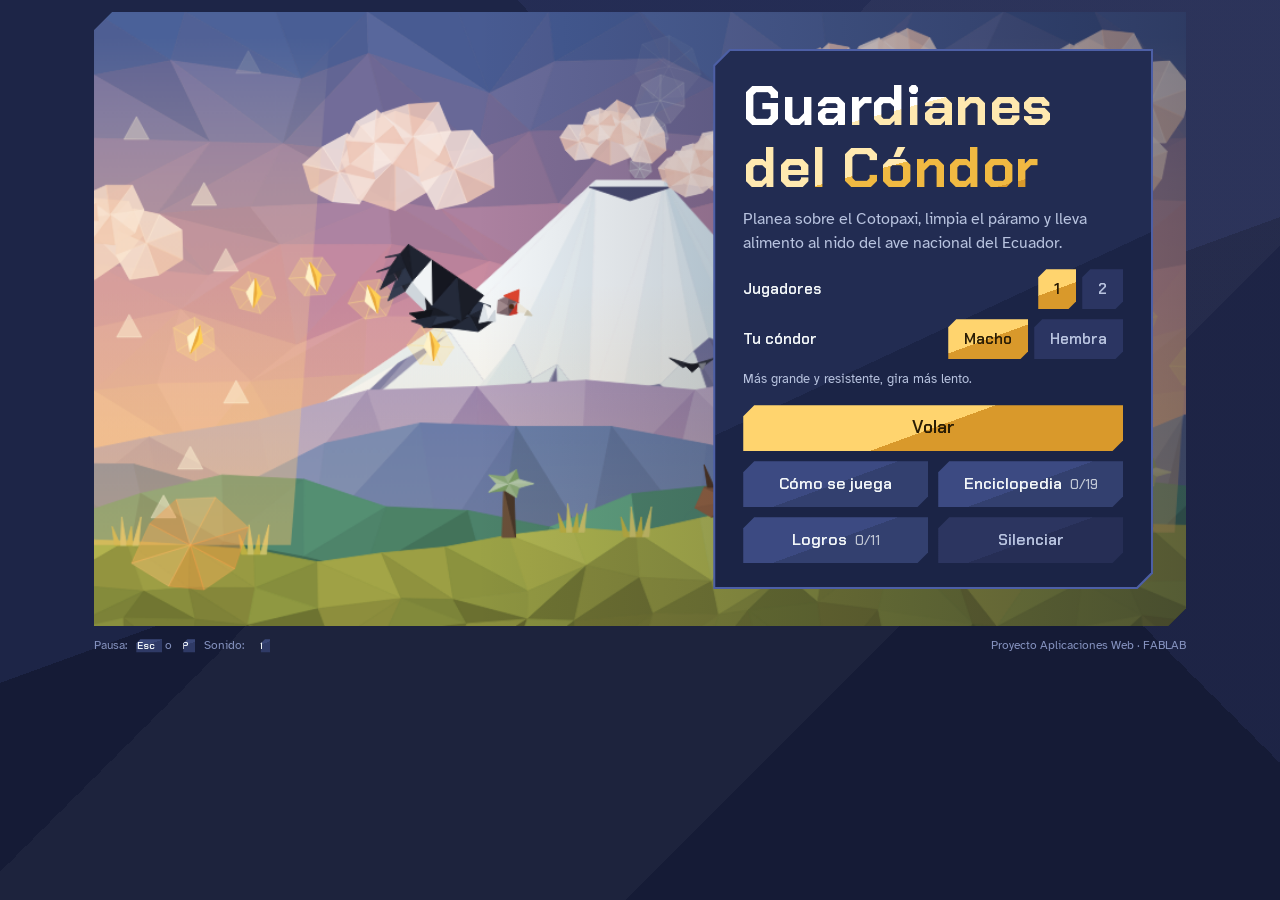
==== static/index.html @ 7c4deee8 "Nueva Versión" ====
<!DOCTYPE html>
<html lang="es">
<head>
<meta charset="utf-8">
<meta name="viewport" content="width=device-width, initial-scale=1, viewport-fit=cover">
<meta name="theme-color" content="#1b2340">
<title>Guardianes del Cóndor · Cumbres Low-Poly</title>
<link rel="preconnect" href="https://fonts.googleapis.com">
<link rel="preconnect" href="https://fonts.gstatic.com" crossorigin>
<link rel="stylesheet" href="https://fonts.googleapis.com/css2?family=Chakra+Petch:wght@500;600;700&family=Atkinson+Hyperlegible:wght@400;700&display=swap">
<link rel="stylesheet" href="css/estilos.css">
</head>
<body>
<div class="app">

  <header class="hud oculto" id="hud" aria-label="Estado del juego">
    <section class="jug" id="hud-j1">
      <div class="jug-cab"><span class="jug-nombre" id="hud-j1-nombre">Cóndor</span><span class="gemas" id="hud-j1-vidas" aria-label="Vidas"></span></div>
      <div class="barra" id="hud-j1-energia" role="progressbar" aria-label="Energía" aria-valuemin="0" aria-valuemax="100" aria-valuenow="100"><i></i></div>
      <div class="vista" id="hud-j1-vista">Vista de cóndor lista</div>
    </section>

    <div class="centro">
      <div class="nivel-nombre" id="hud-nivel">Guardianes del Cóndor</div>
      <div class="ruta" title="Distancia al nido" aria-label="Progreso hacia el nido"><i id="hud-ruta"></i><u class="ruta-aro" title="Aro dorado"></u><b id="hud-ruta-pin"></b></div>
      <div class="cifras">
        <span>Puntos <b id="hud-puntos">0</b></span>
        <span>Altitud <b id="hud-altitud">0</b> m</span>
        <span>Páramo limpio <b id="hud-limpio">0</b>%</span>
        <span class="combo">Planeo <b id="hud-combo">×1</b></span>
        <span>Datos <b id="hud-datos">0</b></span>
      </div>
    </div>

    <section class="jug der" id="hud-j2" hidden>
      <div class="jug-cab"><span class="jug-nombre" id="hud-j2-nombre">Jugador 2</span><span class="gemas" id="hud-j2-vidas" aria-label="Vidas"></span></div>
      <div class="barra" id="hud-j2-energia" role="progressbar" aria-label="Energía jugador 2" aria-valuemin="0" aria-valuemax="100" aria-valuenow="100"><i></i></div>
      <div class="vista" id="hud-j2-vista">Vista de cóndor lista</div>
    </section>
  </header>

  <main class="escenario" id="escenario">
    <canvas id="lienzo" width="960" height="540" role="img" aria-label="Juego: vuela como un cóndor andino sobre el páramo del Cotopaxi"></canvas>
    <div class="avisos">
      <div class="consejo" id="consejo" hidden role="status"></div>
      <div class="toasts" id="toasts" aria-live="polite"></div>
    </div>
    <div class="capa" id="capa"></div>

    <div class="tactil" id="tactil" aria-label="Controles táctiles">
      <div class="grupo">
        <button type="button" data-tecla="ArrowLeft" aria-label="Frenar">◀</button>
        <button type="button" data-tecla="ArrowRight" aria-label="Acelerar">▶</button>
      </div>
      <div class="grupo">
        <button type="button" data-tecla="KeyV" aria-label="Vista de cóndor">◉</button>
        <button type="button" data-tecla="ArrowDown" aria-label="Picada">▼</button>
        <button type="button" class="grande" data-tecla="ArrowUp" aria-label="Aletear">▲</button>
      </div>
    </div>
  </main>

  <p class="girar" aria-hidden="true">Gira el celular en horizontal para jugar mejor.</p>

  <footer class="pie">
    <span>Pausa: <kbd>Esc</kbd> o <kbd>P</kbd> &nbsp; Sonido: <kbd>M</kbd></span>
    <span>Proyecto Aplicaciones Web · FABLAB</span>
  </footer>
</div>

<script src="js/datos.js"></script>
<script src="js/lowpoly.js"></script>
<script src="js/sonido.js"></script>
<script src="js/interfaz.js"></script>
<script src="js/juego.js"></script>
</body>
</html>
---- static/css/estilos.css ----
/* =====================================================================
   Guardianes del Cóndor · Cumbres Low-Poly
   Lenguaje visual: todo está hecho de facetas planas. Los paneles y
   botones tienen esquinas cortadas (chaflán) y fondos de dos tonos con
   un corte diagonal duro, como las caras de una malla 3D.
   Tipografía: Chakra Petch (esquinas cortadas, como el diseño) y
   Atkinson Hyperlegible para los textos largos.
   ===================================================================== */
:root {
  color-scheme: dark;
  --noche: #151b36;
  --faceta-a: #222c52;
  --faceta-b: #1b2446;
  --borde: #4d5fa6;
  --nieve: #f2f6f8;
  --suave: #b8c3df;
  --ocre: #f0b942;
  --ocre-b: #d9992b;
  --cresta: #e2503a;
  --loma: #7fb85d;
  --cielo: #6fa8dc;
  --peligro: #ff6a5a;
  --corte: 16px;
  --display: "Chakra Petch", "Trebuchet MS", system-ui, sans-serif;
  --cuerpo: "Atkinson Hyperlegible", "Segoe UI", Verdana, sans-serif;
  --reserva: 150px;           /* alto que ocupan HUD y pie al calcular el tamaño del juego */
}

* { box-sizing: border-box; }
[hidden] { display: none !important; }
html, body { height: 100%; }
body {
  margin: 0;
  color: var(--nieve);
  font-family: var(--cuerpo);
  font-size: 16px;
  line-height: 1.5;
  background:
    linear-gradient(135deg, transparent 0 40%, rgba(255, 255, 255, .035) 40% 70%, transparent 70%),
    linear-gradient(225deg, rgba(90, 100, 180, .12) 0 35%, transparent 35%),
    linear-gradient(160deg, #1d2547 0 50%, #151b36 50% 100%);
  background-attachment: fixed;
}

.app {
  max-width: 1120px;
  margin: 0 auto;
  padding: 12px max(14px, env(safe-area-inset-right, 0px)) 14px max(14px, env(safe-area-inset-left, 0px));
  display: flex; flex-direction: column; gap: 10px;
}

kbd {
  font-family: var(--display); font-weight: 600; font-size: .82em;
  padding: 1px 7px; color: var(--nieve);
  background: linear-gradient(160deg, #3a4778 0 50%, #2f3a66 50% 100%);
  clip-path: polygon(4px 0, 100% 0, 100% calc(100% - 4px), calc(100% - 4px) 100%, 0 100%, 0 4px);
}
:focus-visible { outline: 3px solid var(--ocre); outline-offset: 2px; }

/* ---------- Superficies facetadas ---------- */
.panel {
  --c: var(--corte);
  position: relative; isolation: isolate;
  background: var(--borde);
  clip-path: polygon(var(--c) 0, 100% 0, 100% calc(100% - var(--c)), calc(100% - var(--c)) 100%, 0 100%, 0 var(--c));
  padding: 26px 30px;
  width: min(100%, 520px);
}
.panel::before {
  content: ""; position: absolute; inset: 2px; z-index: -1;
  background: linear-gradient(155deg, var(--faceta-a) 0 52%, var(--faceta-b) 52% 100%);
  clip-path: polygon(calc(var(--c) - 1px) 0, 100% 0, 100% calc(100% - var(--c) + 1px), calc(100% - var(--c) + 1px) 100%, 0 100%, 0 calc(var(--c) - 1px));
}
.panel.ancho { width: min(100%, 860px); }
h1, h2, h3 { font-family: var(--display); margin: 0; line-height: 1.1; }
h2 { font-size: clamp(1.5rem, 3.4vw, 2rem); font-weight: 700; }
h3 { font-size: 1.05rem; font-weight: 600; color: var(--ocre); margin-bottom: 6px; }
p { margin: 0 0 12px; }
.chico { font-size: .86rem; color: var(--suave); }

/* ---------- Botones ---------- */
.btn {
  --c: 11px;
  font: 600 1rem/1 var(--display); color: var(--nieve); cursor: pointer; border: 0;
  padding: 13px 20px; min-height: 46px;
  background: linear-gradient(160deg, #3c4a82 0 50%, #33406f 50% 100%);
  clip-path: polygon(var(--c) 0, 100% 0, 100% calc(100% - var(--c)), calc(100% - var(--c)) 100%, 0 100%, 0 var(--c));
  transition: filter .15s, transform .15s;
}
.btn:hover:not(:disabled) { filter: brightness(1.2); }
.btn:active:not(:disabled) { transform: translateY(1px); }
.btn small { font-weight: 500; opacity: .75; margin-left: 4px; }
.btn.principal {
  color: #2a1d05;
  background: linear-gradient(160deg, #ffd46e 0 50%, var(--ocre-b) 50% 100%);
  font-size: 1.12rem;
}
.btn.suave { background: linear-gradient(160deg, #2c3560 0 50%, #262e55 50% 100%); color: var(--suave); }
.btn:disabled { cursor: default; opacity: .9; }

.seg {
  --c: 8px;
  font: 600 .95rem/1 var(--display); color: var(--suave); cursor: pointer; border: 0; padding: 10px 16px; min-height: 40px;
  background: #2b3562;
  clip-path: polygon(var(--c) 0, 100% 0, 100% calc(100% - var(--c)), calc(100% - var(--c)) 100%, 0 100%, 0 var(--c));
}
.seg.activo { color: #2a1d05; background: linear-gradient(160deg, #ffd46e 0 50%, var(--ocre-b) 50% 100%); }
.grupo-seg, .filtros { display: flex; gap: 6px; flex-wrap: wrap; }
.filtros { margin: 4px 0 14px; }

/* ---------- HUD ---------- */
.hud {
  display: grid; grid-template-columns: minmax(0, 1fr) minmax(0, 1.25fr) minmax(0, 1fr); gap: 10px; align-items: stretch;
}
.hud.oculto { display: none; }
.jug, .centro {
  --c: 12px; position: relative; isolation: isolate; padding: 8px 14px 10px;
  background: var(--borde);
  clip-path: polygon(var(--c) 0, 100% 0, 100% calc(100% - var(--c)), calc(100% - var(--c)) 100%, 0 100%, 0 var(--c));
}
.jug::before, .centro::before {
  content: ""; position: absolute; inset: 2px; z-index: -1;
  background: linear-gradient(155deg, #1f2850 0 55%, #19213f 55% 100%);
  clip-path: polygon(calc(var(--c) - 1px) 0, 100% 0, 100% calc(100% - var(--c) + 1px), calc(100% - var(--c) + 1px) 100%, 0 100%, 0 calc(var(--c) - 1px));
}
.jug.der { grid-column: 3; text-align: right; }
.jug.fuera { opacity: .5; }
.jug-cab { display: flex; justify-content: space-between; align-items: center; gap: 8px; margin-bottom: 6px; }
.jug.der .jug-cab { flex-direction: row-reverse; }
.jug-nombre { font: 600 .95rem var(--display); }
.gemas { display: inline-flex; gap: 4px; }
.gema {
  width: 15px; height: 17px; display: block;
  background: linear-gradient(110deg, #ff8c78 0 50%, var(--cresta) 50% 100%);
  clip-path: polygon(50% 0, 100% 34%, 50% 100%, 0 34%);
}
.gema.perdida { background: #353e66; }
.barra {
  height: 14px; background: #10152b; overflow: hidden;
  clip-path: polygon(7px 0, 100% 0, calc(100% - 7px) 100%, 0 100%);
}
.barra i {
  display: block; height: 100%; width: 100%; transition: width .12s linear;
  background: linear-gradient(100deg, #a6e07c 0 50%, var(--loma) 50% 100%);
}
.barra.baja i { background: linear-gradient(100deg, #ff9c8a 0 50%, var(--peligro) 50% 100%); animation: pulso .6s steps(2) infinite; }
@keyframes pulso { 50% { filter: brightness(1.5); } }
.vista { margin-top: 5px; font-size: .78rem; color: var(--suave); }
.centro { display: flex; flex-direction: column; justify-content: center; align-items: center; gap: 6px; text-align: center; }
.nivel-nombre { font: 700 1rem var(--display); color: var(--ocre); }
.ruta { position: relative; width: 100%; height: 8px; background: #10152b; clip-path: polygon(4px 0, 100% 0, calc(100% - 4px) 100%, 0 100%); }
.ruta i { position: absolute; inset: 0 auto 0 0; width: 0; background: linear-gradient(100deg, #ffd46e 0 50%, var(--ocre-b) 50% 100%); }
.ruta-aro { position: absolute; top: 0; bottom: 0; left: 75%; width: 5px; margin-left: -2px; background: #ffffff; box-shadow: 0 0 6px 1px #ffcf55; z-index: 1; }
.ruta b { position: absolute; top: -3px; width: 12px; height: 14px; margin-left: -6px; background: var(--nieve); clip-path: polygon(50% 0, 100% 100%, 0 100%); left: 0; transform: rotate(90deg); }
.cifras { display: flex; flex-wrap: wrap; justify-content: center; gap: 2px 14px; font-size: .84rem; color: var(--suave); }
.cifras b { color: var(--nieve); font: 700 .95rem var(--display); }
.cifras .caliente b { color: var(--ocre); }

/* ---------- Escenario ---------- */
.escenario {
  position: relative; margin: 0 auto; background: #0e1224;
  width: min(100%, calc((100dvh - var(--reserva)) * 16 / 9));
  aspect-ratio: 16 / 9; min-width: 280px;
  clip-path: polygon(18px 0, 100% 0, 100% calc(100% - 18px), calc(100% - 18px) 100%, 0 100%, 0 18px);
  overflow: hidden;
  touch-action: none; user-select: none; -webkit-user-select: none;
}
#lienzo { width: 100%; height: 100%; display: block; }

.capa {
  position: absolute; inset: 0; display: flex; justify-content: center; align-items: center; padding: 14px;
  overflow: auto; background: rgba(12, 16, 36, .62); z-index: 5;
}
.capa.centro-menu { background: linear-gradient(90deg, transparent 35%, rgba(12, 16, 36, .45)); padding-right: 3%; }
.capa.fondo-suave { background: rgba(12, 16, 36, .5); }
.capa:empty { display: none; }
.capa > .panel { margin: auto; max-height: 100%; overflow: auto; }
.capa.centro-menu > .panel { margin: auto 0 auto auto; width: min(100%, 440px); }
.capa > .panel::-webkit-scrollbar { width: 6px; }
.capa > .panel::-webkit-scrollbar-thumb { background: #4d5fa6; }

/* Menú */
.titulo {
  font-size: clamp(2rem, 6.4vw, 3.5rem); font-weight: 700; letter-spacing: .01em; margin-bottom: 10px;
  background: linear-gradient(165deg, #ffffff 0 34%, #ffe9b0 34% 58%, #f0b942 58% 80%, #d9992b 80% 100%);
  -webkit-background-clip: text; background-clip: text; color: transparent;
}
.lema { color: var(--suave); font-size: .98rem; }
.ajustes { margin: 14px 0 16px; display: grid; gap: 10px; }
.ajuste { display: flex; align-items: center; justify-content: space-between; gap: 10px; flex-wrap: wrap; }
.etq { font: 600 .95rem var(--display); }
.nota-ajuste { font-size: .84rem; color: var(--suave); margin: 0; }
.botones { display: grid; grid-template-columns: 1fr 1fr; gap: 10px; }
.botones .principal { grid-column: 1 / -1; }
.pausa .botones { grid-template-columns: 1fr; }

/* Textos de pantallas */
.num-nivel { font: 600 .9rem var(--display); color: var(--ocre); margin-bottom: 6px; }
.texto-intro { margin: 12px 0; font-size: 1.04rem; }
.chips { list-style: none; margin: 0 0 16px; padding: 0; display: flex; flex-wrap: wrap; gap: 8px; }
.chips li {
  font: 600 .88rem var(--display); padding: 5px 12px; color: #2a1d05;
  background: linear-gradient(160deg, #ffd46e 0 50%, var(--ocre-b) 50% 100%);
  clip-path: polygon(6px 0, 100% 0, calc(100% - 6px) 100%, 0 100%);
}
.acciones { display: flex; flex-wrap: wrap; gap: 10px; margin-top: 16px; }
.dos-col { display: grid; grid-template-columns: 1fr 1fr; gap: 22px; margin-top: 10px; }
.lista { margin: 0; padding-left: 18px; }
.lista li { margin-bottom: 6px; }

/* Tablas */
.tabla { width: 100%; border-collapse: collapse; font-size: .9rem; margin: 8px 0; }
.tabla th { text-align: left; font: 600 .86rem var(--display); color: var(--ocre); padding: 6px 8px; background: #19213f; }
.tabla td { padding: 6px 8px; border-bottom: 1px solid #2f3a6b; vertical-align: top; }
.tabla.chica td:last-child { text-align: right; }
.vacio { color: var(--suave); }

/* Estrellas y logros */
.estrellas { display: inline-flex; gap: 6px; margin: 8px 0; }
.estrella {
  width: 26px; height: 26px; display: block; background: #353e66;
  clip-path: polygon(50% 0, 62% 36%, 100% 38%, 70% 60%, 80% 100%, 50% 76%, 20% 100%, 30% 60%, 0 38%, 38% 36%);
}
.estrella.llena { background: linear-gradient(110deg, #ffe08a 0 50%, var(--ocre-b) 50% 100%); }
.criterios { list-style: none; margin: 4px 0 8px; padding: 0; font-size: .92rem; color: var(--suave); }
.criterios li::before { content: "▱ "; color: #5b6aa8; }
.criterios li.ok { color: var(--nieve); }
.criterios li.ok::before { content: "▰ "; color: var(--ocre); }
.rejilla-logros { list-style: none; margin: 12px 0 0; padding: 0; display: grid; grid-template-columns: 1fr 1fr; gap: 10px; }
.logro { display: flex; gap: 12px; align-items: center; padding: 10px 12px; background: #19213f; opacity: .55; }
.logro.ganado { opacity: 1; background: linear-gradient(155deg, #2e3a6b 0 55%, #273260 55% 100%); }
.logro div { display: flex; flex-direction: column; font-size: .86rem; color: var(--suave); }
.logro strong { font: 600 .98rem var(--display); color: var(--nieve); }
.medalla { flex: none; width: 28px; height: 32px; background: #3a4574; clip-path: polygon(50% 0, 100% 25%, 100% 75%, 50% 100%, 0 75%, 0 25%); }
.logro.ganado .medalla { background: linear-gradient(110deg, #ffe08a 0 50%, var(--ocre-b) 50% 100%); }

/* Enciclopedia */
.rejilla-datos { display: grid; grid-template-columns: repeat(auto-fill, minmax(230px, 1fr)); gap: 10px; }
.dato { padding: 12px 14px; background: linear-gradient(155deg, #2b3665 0 55%, #252f5a 55% 100%); font-size: .9rem; }
.dato h3 { font-size: 1rem; }
.dato p { margin: 0 0 8px; }
.dato small { color: var(--suave); display: block; font-size: .74rem; line-height: 1.35; }
.dato.bloqueado { background: #171e3c; color: #7885b3; }
.dato.bloqueado h3 { color: #7885b3; }

/* Preguntas */
.pregunta h2 { margin-bottom: 14px; font-size: clamp(1.2rem, 2.8vw, 1.5rem); }
.opciones-pregunta { display: grid; gap: 10px; }
.opcion { text-align: left; font-weight: 500; font-size: 1rem; line-height: 1.3; }
.opcion.correcta { background: linear-gradient(160deg, #8fd36a 0 50%, #6aae48 50% 100%); color: #10230a; }
.opcion.incorrecta { background: linear-gradient(160deg, #ff8b7a 0 50%, #d9503f 50% 100%); color: #2a0b07; }
.veredicto { font: 700 1.1rem var(--display); margin: 14px 0 6px; }
.veredicto.bien { color: #9be07a; }
.veredicto.mal { color: #ff9d8e; }

/* Final */
.gran-puntaje { font: 700 clamp(2rem, 7vw, 3rem) var(--display); color: var(--ocre); margin: 6px 0; }
.gran-puntaje small { font-size: 1rem; color: var(--suave); font-weight: 500; }
.mensaje-final { margin: 10px 0 14px; padding: 14px 16px; background: linear-gradient(155deg, #2e3a6b 0 55%, #273260 55% 100%); }
.mensaje-final p { margin: 0; }

/* ---------- Avisos dentro del juego ---------- */
.avisos { position: absolute; top: 12px; right: 12px; width: min(360px, 42%); z-index: 6; display: flex; flex-direction: column; align-items: flex-end; gap: 8px; pointer-events: none; }
.toasts { display: flex; flex-direction: column; gap: 8px; width: 100%; }
.toast {
  --c: 12px; padding: 10px 14px 10px 16px; font-size: .82rem; line-height: 1.38; animation: entra .35s ease-out;
  background: linear-gradient(155deg, rgba(27, 35, 72, .96) 0 55%, rgba(22, 29, 60, .96) 55% 100%);
  clip-path: polygon(var(--c) 0, 100% 0, 100% calc(100% - var(--c)), calc(100% - var(--c)) 100%, 0 100%, 0 var(--c));
}
.toast strong { display: block; font: 700 .92rem var(--display); color: var(--ocre); margin-bottom: 3px; }
.toast p { margin: 0 0 4px; }
.toast small { color: var(--suave); font-size: .68rem; display: block; }
.toast.trofeo { background: linear-gradient(155deg, #ffd46e 0 55%, var(--ocre-b) 55% 100%); color: #2a1d05; }
.toast.trofeo strong { color: #2a1d05; }
.toast.sale { opacity: 0; transform: translateX(16px); transition: all .4s; }
@keyframes entra { from { opacity: 0; transform: translateX(24px); } }
.consejo {
  text-align: right; font: 600 .92rem var(--display); padding: 8px 18px; color: #2a1d05;
  background: linear-gradient(160deg, #ffe08a 0 50%, var(--ocre) 50% 100%);
  clip-path: polygon(10px 0, 100% 0, calc(100% - 10px) 100%, 0 100%);
}
.consejo.entra { animation: baja .3s ease-out; }
@keyframes baja { from { opacity: 0; transform: translateY(-12px); } }

/* ---------- Controles táctiles ---------- */
.tactil { display: none; position: absolute; inset: auto 8px 8px 8px; justify-content: space-between; align-items: flex-end; z-index: 4; pointer-events: none; }
.tactil .grupo { display: flex; gap: 10px; align-items: flex-end; }
.tactil button {
  pointer-events: auto; width: 58px; height: 58px; border: 0; color: #fff; font-size: 22px; touch-action: none;
  background: linear-gradient(160deg, rgba(120, 140, 220, .55) 0 50%, rgba(70, 85, 160, .55) 50% 100%);
  clip-path: polygon(12px 0, 100% 0, 100% calc(100% - 12px), calc(100% - 12px) 100%, 0 100%, 0 12px);
  -webkit-tap-highlight-color: transparent;
}
.tactil button.grande { width: 76px; height: 76px; font-size: 30px; background: linear-gradient(160deg, rgba(255, 212, 110, .7) 0 50%, rgba(217, 153, 43, .7) 50% 100%); color: #2a1d05; }
.tactil button.pulsado { filter: brightness(1.5); }
@media (pointer: coarse) { .tactil { display: flex; } }

.girar { display: none; text-align: center; color: var(--suave); font-size: .85rem; margin: 0; }
.pie { display: flex; justify-content: space-between; flex-wrap: wrap; gap: 6px; font-size: .78rem; color: #8592bf; }

/* ---------- Adaptación a pantallas pequeñas ---------- */
@media (max-width: 880px) {
  .capa.centro-menu { padding-right: 14px; background: rgba(12, 16, 36, .55); }
  .capa.centro-menu > .panel { margin: auto; }
  .dos-col, .rejilla-logros { grid-template-columns: 1fr; }
  .panel { padding: 20px 20px; }
}
@media (max-width: 760px) {
  :root { --reserva: 190px; }
  .escenario { clip-path: none; }
  .hud { grid-template-columns: 1fr 1fr; grid-template-areas: "centro centro" "j1 j2"; gap: 8px; }
  .centro { grid-area: centro; }
  .jug { grid-area: j1; }
  .jug.der { grid-area: j2; grid-column: auto; }
  .hud.uno .jug { grid-column: 1 / -1; }
  .jug-nombre { font-size: .88rem; }
  .vista { display: none; }
  .nivel-nombre { font-size: .9rem; }
  .cifras { font-size: .76rem; gap: 0 10px; }
  /* avisos y controles táctiles salen del juego y se pegan al borde de la pantalla */
  .avisos { position: fixed; left: 10px; right: 10px; bottom: 96px; top: auto; width: auto; align-items: stretch; z-index: 30; }
  .consejo { text-align: center; }
  .toast p { font-size: .8rem; }
  .tactil { position: fixed; inset: auto 10px 10px 10px; z-index: 31; }
  .tactil button { width: 64px; height: 64px; }
  .tactil button.grande { width: 84px; height: 84px; }
}
@media (orientation: portrait) and (max-width: 700px) { .girar { display: block; } }

/* Teléfono en horizontal: el HUD se superpone al juego para dejarle toda la altura */
@media (max-height: 520px) and (orientation: landscape) {
  :root { --reserva: 10px; }
  .app { position: relative; padding: 5px; gap: 0; }
  .pie, .girar { display: none; }
  .hud {
    position: absolute; z-index: 7; top: 9px; left: 50%; transform: translateX(-50%); pointer-events: none;
    width: min(calc(100% - 10px), calc((100dvh - 10px) * 16 / 9 - 20px));
    grid-template-columns: 1fr 1.7fr 1fr; grid-template-areas: none; gap: 5px;
  }
  .centro, .jug, .jug.der { grid-area: auto; }
  .jug.der { grid-column: 3; }
  .hud.uno .jug { grid-column: 1; }
  .jug, .centro { padding: 3px 8px 5px; }
  .jug::before, .centro::before { opacity: .9; }
  .jug-cab { margin-bottom: 3px; }
  .jug-nombre, .vista, .nivel-nombre { display: none; }
  .cifras { font-size: .68rem; gap: 0 8px; }
  .cifras b { font-size: .8rem; }
  .barra { height: 9px; }
  .ruta { height: 6px; }
  .gema { width: 11px; height: 13px; }
  .escenario { clip-path: none; }
  .gran-puntaje { font-size: 1.8rem; }
  .panel { padding: 12px 16px; }
  .titulo { font-size: 1.8rem; margin-bottom: 2px; }
  .lema, .nota-ajuste { display: none; }
  .ajustes { margin: 4px 0 8px; gap: 4px; }
  .botones { gap: 6px; }
  .btn { padding: 8px 12px; min-height: 36px; font-size: .88rem; }
  .btn.principal { font-size: .98rem; }
  .seg { padding: 7px 12px; min-height: 32px; }
  h2 { font-size: 1.25rem; }
  .texto-intro, .dato p, .tabla { font-size: .84rem; }
  .avisos { top: 52px; right: 8px; width: min(300px, 40%); position: absolute; left: auto; bottom: auto; align-items: flex-end; }
  .consejo { font-size: .76rem; padding: 4px 12px; text-align: right; }
  .toast { font-size: .72rem; padding: 6px 10px; }
  .toast strong { font-size: .8rem; }
  .tactil { position: absolute; inset: auto 6px 6px 6px; }
  .tactil button { width: 50px; height: 50px; }
  .tactil button.grande { width: 64px; height: 64px; }
}
@media (prefers-reduced-motion: reduce) {
  .toast, .consejo.entra { animation: none; }
  .barra.baja i { animation: none; }
}

/* ---- Pluma dorada y aro dorado ---- */
.toast.pluma-dorada { background: linear-gradient(155deg, #ffe08a 0 55%, #f0b441 55% 100%); color: #2a1d05; box-shadow: 0 0 0 2px #fff2c7, 0 0 22px rgba(255, 207, 85, .65); }
.toast.pluma-dorada strong { color: #2a1d05; }
.toast.pluma-dorada small { color: #5b4310; }
.toast.pluma-dorada .bono { font-weight: 700; color: #6a3f00; }
.capa.aro { background: radial-gradient(circle at 50% 45%, rgba(255, 207, 85, .22), rgba(12, 16, 36, .62) 70%); }
.aro-panel { border-top: 4px solid #ffcf55; }
.aro-panel .num-nivel { color: #ffcf55; }
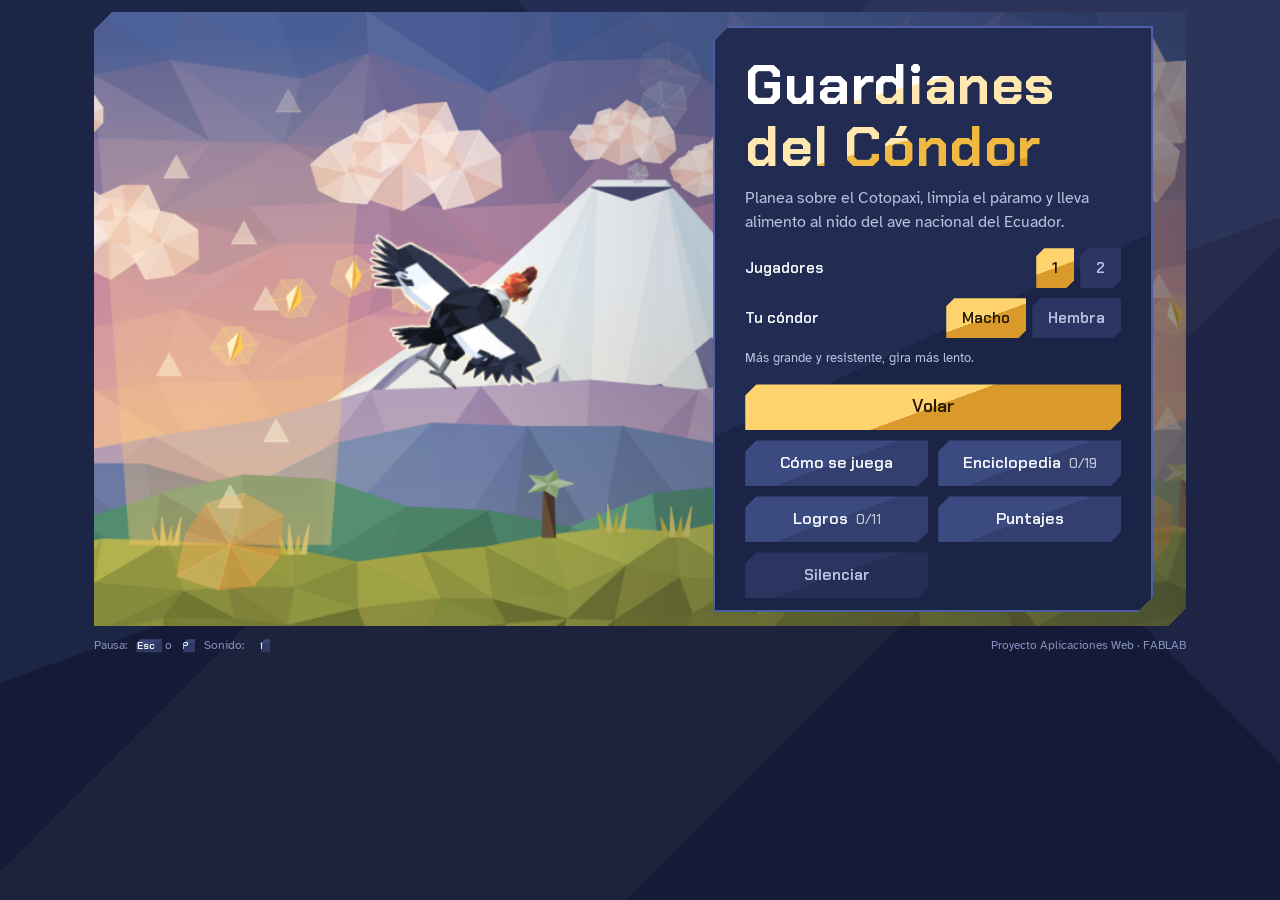
==== commit c58ffd8d: "Actualización a version con Python y cambios sugeridos" ====
--- a/static/index.html
+++ b/static/index.html
@@ -17,24 +17,33 @@
     <section class="jug" id="hud-j1">
       <div class="jug-cab"><span class="jug-nombre" id="hud-j1-nombre">Cóndor</span><span class="gemas" id="hud-j1-vidas" aria-label="Vidas"></span></div>
       <div class="barra" id="hud-j1-energia" role="progressbar" aria-label="Energía" aria-valuemin="0" aria-valuemax="100" aria-valuenow="100"><i></i></div>
+      <div class="estado-fila">
+        <span class="modo" id="hud-j1-modo" data-modo="planeando" title="Planeando: alas abiertas y quietas, gratis"><i></i><span>Planeando</span></span>
+        <span class="poderes" id="hud-j1-poderes"></span>
+      </div>
       <div class="vista" id="hud-j1-vista">Vista de cóndor lista</div>
     </section>
 
     <div class="centro">
       <div class="nivel-nombre" id="hud-nivel">Guardianes del Cóndor</div>
-      <div class="ruta" title="Distancia al nido" aria-label="Progreso hacia el nido"><i id="hud-ruta"></i><u class="ruta-aro" title="Aro dorado"></u><b id="hud-ruta-pin"></b></div>
+      <div class="ruta" title="Distancia al nido y puntos de control" aria-label="Progreso hacia el nido"><i id="hud-ruta"></i><span class="marcas" id="hud-marcas"></span><b id="hud-ruta-pin"></b></div>
       <div class="cifras">
         <span>Puntos <b id="hud-puntos">0</b></span>
         <span>Altitud <b id="hud-altitud">0</b> m</span>
         <span>Páramo limpio <b id="hud-limpio">0</b>%</span>
         <span class="combo">Planeo <b id="hud-combo">×1</b></span>
         <span>Datos <b id="hud-datos">0</b></span>
+        <span>Control <b id="hud-control">0/3</b></span>
       </div>
     </div>
 
     <section class="jug der" id="hud-j2" hidden>
       <div class="jug-cab"><span class="jug-nombre" id="hud-j2-nombre">Jugador 2</span><span class="gemas" id="hud-j2-vidas" aria-label="Vidas"></span></div>
       <div class="barra" id="hud-j2-energia" role="progressbar" aria-label="Energía jugador 2" aria-valuemin="0" aria-valuemax="100" aria-valuenow="100"><i></i></div>
+      <div class="estado-fila">
+        <span class="modo" id="hud-j2-modo" data-modo="planeando" title="Planeando: alas abiertas y quietas, gratis"><i></i><span>Planeando</span></span>
+        <span class="poderes" id="hud-j2-poderes"></span>
+      </div>
       <div class="vista" id="hud-j2-vista">Vista de cóndor lista</div>
     </section>
   </header>
@@ -49,8 +58,8 @@
 
     <div class="tactil" id="tactil" aria-label="Controles táctiles">
       <div class="grupo">
-        <button type="button" data-tecla="ArrowLeft" aria-label="Frenar">◀</button>
-        <button type="button" data-tecla="ArrowRight" aria-label="Acelerar">▶</button>
+        <button type="button" data-tecla="ArrowLeft" aria-label="Ir a la izquierda">◀</button>
+        <button type="button" data-tecla="ArrowRight" aria-label="Ir a la derecha">▶</button>
       </div>
       <div class="grupo">
         <button type="button" data-tecla="KeyV" aria-label="Vista de cóndor">◉</button>
@@ -68,8 +77,18 @@
   </footer>
 </div>
 
+
+<dialog class="visor" id="visor" aria-label="Tu cóndor en 3D">
+  <div class="visor-caja">
+    <canvas id="visor-lienzo" width="960" height="540" aria-label="Tu cóndor girando en 3D"></canvas>
+    <button type="button" class="visor-cerrar" id="visor-cerrar" aria-label="Cerrar">✕</button>
+    <button type="button" class="btn principal" id="v3d-aletear">¡Aletear!</button>
+  </div>
+</dialog>
+
 <script src="js/datos.js"></script>
 <script src="js/lowpoly.js"></script>
+<script src="js/condor3d.js"></script>
 <script src="js/sonido.js"></script>
 <script src="js/interfaz.js"></script>
 <script src="js/juego.js"></script>
--- a/static/css/estilos.css
+++ b/static/css/estilos.css
@@ -23,7 +23,7 @@
   --corte: 16px;
   --display: "Chakra Petch", "Trebuchet MS", system-ui, sans-serif;
   --cuerpo: "Atkinson Hyperlegible", "Segoe UI", Verdana, sans-serif;
-  --reserva: 150px;           /* alto que ocupan HUD y pie al calcular el tamaño del juego */
+  --reserva: 196px;           /* alto que ocupan HUD y pie al calcular el tamaño del juego */
 }
 
 * { box-sizing: border-box; }
@@ -60,16 +60,14 @@
 /* ---------- Superficies facetadas ---------- */
 .panel {
   --c: var(--corte);
-  position: relative; isolation: isolate;
-  background: var(--borde);
+  position: relative;
+  border: 2px solid transparent;
+  background:
+    linear-gradient(155deg, var(--faceta-a) 0 52%, var(--faceta-b) 52% 100%) padding-box,
+    var(--borde) border-box;
   clip-path: polygon(var(--c) 0, 100% 0, 100% calc(100% - var(--c)), calc(100% - var(--c)) 100%, 0 100%, 0 var(--c));
   padding: 26px 30px;
   width: min(100%, 520px);
-}
-.panel::before {
-  content: ""; position: absolute; inset: 2px; z-index: -1;
-  background: linear-gradient(155deg, var(--faceta-a) 0 52%, var(--faceta-b) 52% 100%);
-  clip-path: polygon(calc(var(--c) - 1px) 0, 100% 0, 100% calc(100% - var(--c) + 1px), calc(100% - var(--c) + 1px) 100%, 0 100%, 0 calc(var(--c) - 1px));
 }
 .panel.ancho { width: min(100%, 860px); }
 h1, h2, h3 { font-family: var(--display); margin: 0; line-height: 1.1; }
@@ -150,7 +148,6 @@
 .nivel-nombre { font: 700 1rem var(--display); color: var(--ocre); }
 .ruta { position: relative; width: 100%; height: 8px; background: #10152b; clip-path: polygon(4px 0, 100% 0, calc(100% - 4px) 100%, 0 100%); }
 .ruta i { position: absolute; inset: 0 auto 0 0; width: 0; background: linear-gradient(100deg, #ffd46e 0 50%, var(--ocre-b) 50% 100%); }
-.ruta-aro { position: absolute; top: 0; bottom: 0; left: 75%; width: 5px; margin-left: -2px; background: #ffffff; box-shadow: 0 0 6px 1px #ffcf55; z-index: 1; }
 .ruta b { position: absolute; top: -3px; width: 12px; height: 14px; margin-left: -6px; background: var(--nieve); clip-path: polygon(50% 0, 100% 100%, 0 100%); left: 0; transform: rotate(90deg); }
 .cifras { display: flex; flex-wrap: wrap; justify-content: center; gap: 2px 14px; font-size: .84rem; color: var(--suave); }
 .cifras b { color: var(--nieve); font: 700 .95rem var(--display); }
@@ -258,6 +255,13 @@
 .gran-puntaje small { font-size: 1rem; color: var(--suave); font-weight: 500; }
 .mensaje-final { margin: 10px 0 14px; padding: 14px 16px; background: linear-gradient(155deg, #2e3a6b 0 55%, #273260 55% 100%); }
 .mensaje-final p { margin: 0; }
+.form-puntaje label { display: block; font: 600 .95rem var(--display); margin-bottom: 6px; }
+.fila-form { display: flex; gap: 10px; flex-wrap: wrap; }
+.fila-form input {
+  flex: 1 1 180px; min-width: 0; font: 500 1rem var(--cuerpo); color: var(--nieve); padding: 11px 14px;
+  background: #10152b; border: 2px solid #3a4778; border-radius: 0;
+}
+.mini-ranking { margin-top: 12px; }
 
 /* ---------- Avisos dentro del juego ---------- */
 .avisos { position: absolute; top: 12px; right: 12px; width: min(360px, 42%); z-index: 6; display: flex; flex-direction: column; align-items: flex-end; gap: 8px; pointer-events: none; }
@@ -374,11 +378,61 @@
   .barra.baja i { animation: none; }
 }
 
-/* ---- Pluma dorada y aro dorado ---- */
-.toast.pluma-dorada { background: linear-gradient(155deg, #ffe08a 0 55%, #f0b441 55% 100%); color: #2a1d05; box-shadow: 0 0 0 2px #fff2c7, 0 0 22px rgba(255, 207, 85, .65); }
-.toast.pluma-dorada strong { color: #2a1d05; }
-.toast.pluma-dorada small { color: #5b4310; }
-.toast.pluma-dorada .bono { font-weight: 700; color: #6a3f00; }
-.capa.aro { background: radial-gradient(circle at 50% 45%, rgba(255, 207, 85, .22), rgba(12, 16, 36, .62) 70%); }
-.aro-panel { border-top: 4px solid #ffcf55; }
-.aro-panel .num-nivel { color: #ffcf55; }
+/* =====================================================================
+   Visor 3D del cóndor: solo el cóndor girando y el botón de aletear
+   ===================================================================== */
+.visor { border: 0; padding: 0; background: transparent; color: var(--nieve); width: min(920px, 96vw); max-width: none; max-height: 96dvh; overflow: visible; }
+.visor::backdrop { background: rgba(8, 10, 26, .85); }
+.visor[open] { animation: visor-entra .35s ease-out; }
+@keyframes visor-entra { from { opacity: 0; transform: translateY(18px) scale(.97); } }
+.visor-caja { position: relative; display: grid; justify-items: center; gap: 12px; }
+#visor-lienzo {
+  width: 100%; height: auto; max-height: calc(96dvh - 80px); aspect-ratio: 16 / 9; display: block; cursor: grab; touch-action: none; background: #5f8fcb;
+  clip-path: polygon(18px 0, 100% 0, 100% calc(100% - 18px), calc(100% - 18px) 100%, 0 100%, 0 18px);
+}
+#visor-lienzo:active { cursor: grabbing; }
+.visor-cerrar {
+  --c: 9px; position: absolute; top: 12px; right: 12px; width: 44px; height: 44px; border: 0; cursor: pointer; color: var(--nieve); font-size: 1.1rem;
+  background: linear-gradient(160deg, rgba(60, 74, 130, .92) 0 50%, rgba(51, 64, 111, .92) 50% 100%);
+  clip-path: polygon(var(--c) 0, 100% 0, 100% calc(100% - var(--c)), calc(100% - var(--c)) 100%, 0 100%, 0 var(--c));
+}
+.visor-cerrar:hover { filter: brightness(1.25); }
+@media (prefers-reduced-motion: reduce) { .visor[open] { animation: none; } }
+
+/* ---------- Modo de vuelo y poderes en el HUD ---------- */
+.estado-fila { display: flex; flex-wrap: wrap; align-items: center; gap: 6px 8px; margin-top: 5px; min-height: 24px; }
+.jug.der .estado-fila { justify-content: flex-end; }
+.modo {
+  --mc: #9aa3c7; display: inline-flex; align-items: center; gap: 6px; padding: 3px 12px 3px 9px; font: 700 .8rem var(--display); color: var(--mc);
+  background: #10152b; clip-path: polygon(6px 0, 100% 0, calc(100% - 6px) 100%, 0 100%);
+}
+.modo i { width: 10px; height: 10px; background: var(--mc); clip-path: polygon(50% 0, 100% 50%, 50% 100%, 0 50%); }
+.modo[data-modo="aleteando"] { --mc: #ffb06a; }
+.modo[data-modo="planeando"] { --mc: #9fe3ff; }
+.modo[data-modo="termica"] { --mc: #ffd46e; }
+.modo[data-modo="picada"] { --mc: #ff8a7a; }
+.modo[data-modo="comiendo"] { --mc: #8fe58a; }
+.poderes { display: inline-flex; flex-wrap: wrap; gap: 5px; }
+.pod {
+  display: inline-flex; align-items: center; gap: 5px; padding: 2px 9px 2px 7px; font: 600 .72rem var(--display); color: #10152b;
+  background: var(--c); clip-path: polygon(5px 0, 100% 0, calc(100% - 5px) 100%, 0 100%);
+}
+.pod i { width: 8px; height: 8px; background: #10152b; clip-path: polygon(50% 0, 100% 50%, 50% 100%, 0 50%); opacity: .7; }
+.pod b { font-weight: 700; }
+.sub-poderes { margin-top: 14px; }
+.rejilla-poderes { list-style: none; margin: 6px 0 0; padding: 0; display: grid; grid-template-columns: 1fr 1fr; gap: 8px; }
+.rejilla-poderes li { display: flex; gap: 10px; align-items: center; padding: 8px 10px; background: #19213f; }
+.rejilla-poderes .orbe { flex: none; width: 26px; height: 28px; background: var(--c); clip-path: polygon(50% 0, 100% 25%, 100% 75%, 50% 100%, 0 75%, 0 25%); }
+.rejilla-poderes div { display: flex; flex-direction: column; font-size: .82rem; color: var(--suave); }
+.rejilla-poderes strong { font: 600 .92rem var(--display); color: var(--nieve); }
+@media (max-width: 880px) { .rejilla-poderes { grid-template-columns: 1fr; } }
+@media (max-width: 760px) { :root { --reserva: 235px; } .modo { font-size: .74rem; } }
+@media (max-height: 520px) and (orientation: landscape) {
+  .estado-fila { margin-top: 2px; min-height: 0; gap: 3px 5px; }
+  .modo { font-size: .62rem; padding: 1px 8px 1px 6px; }
+  .pod { font-size: .6rem; padding: 1px 6px; }
+}
+
+/* marcas de puntos de control sobre la barra de progreso */
+.ruta .marcas u { position: absolute; top: 0; bottom: 0; width: 3px; margin-left: -1px; background: #7380b8; }
+.ruta .marcas u.on { background: #ffd46e; box-shadow: 0 0 4px #ffd46e; }
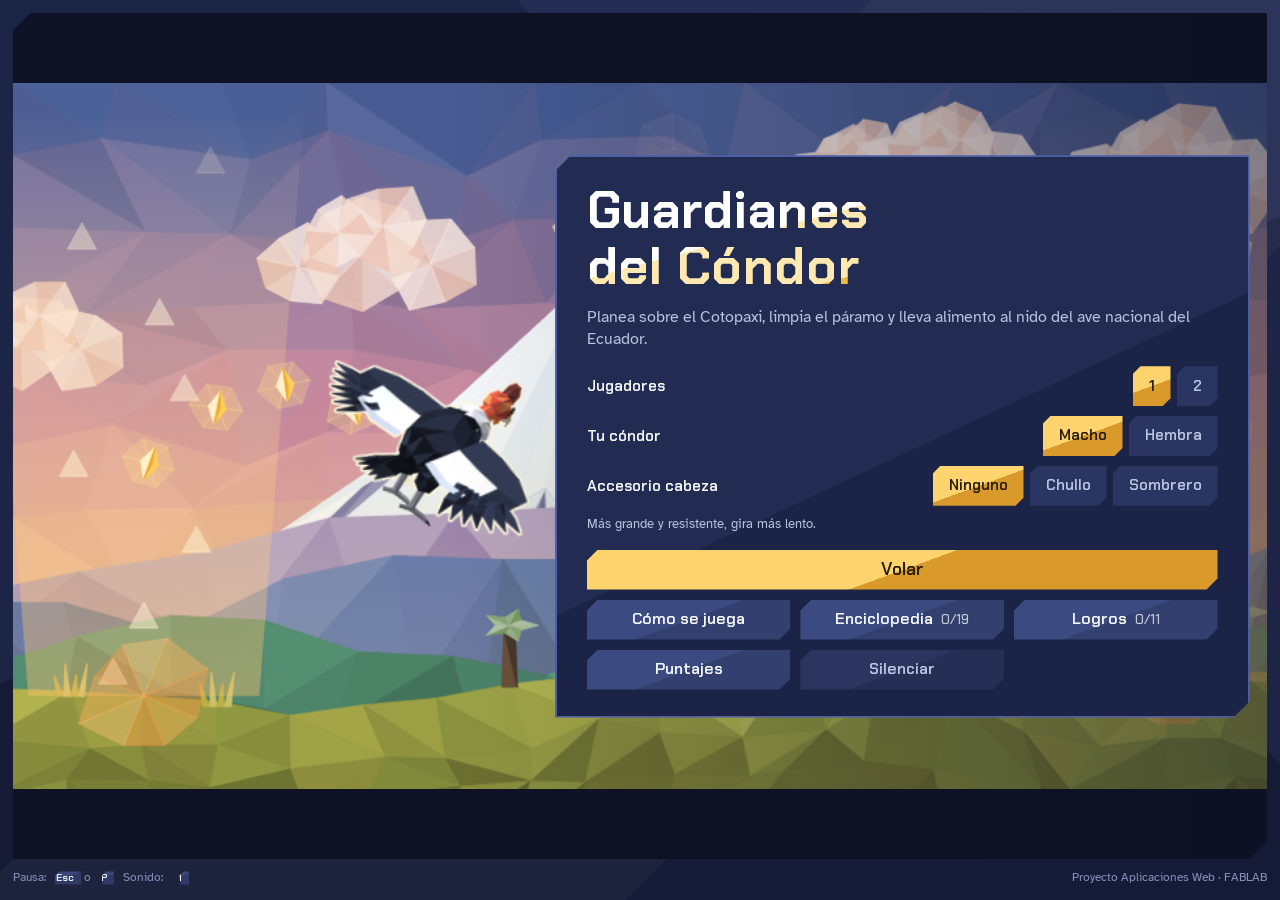
==== commit 30a82684: "Nevas carracteristicas" ====
--- a/static/index.html
+++ b/static/index.html
@@ -82,7 +82,15 @@
   <div class="visor-caja">
     <canvas id="visor-lienzo" width="960" height="540" aria-label="Tu cóndor girando en 3D"></canvas>
     <button type="button" class="visor-cerrar" id="visor-cerrar" aria-label="Cerrar">✕</button>
-    <button type="button" class="btn principal" id="v3d-aletear">¡Aletear!</button>
+    <div class="visor-controles">
+      <label for="v3d-cabeza" class="etq">Cabeza:</label>
+      <select id="v3d-cabeza" class="seg" aria-label="Accesorio de cabeza">
+        <option value="ninguno">Sin accesorio</option>
+        <option value="chullo">Chullo andino</option>
+        <option value="sombrero">Sombrero andino</option>
+      </select>
+      <button type="button" class="btn principal" id="v3d-aletear">¡Aletear!</button>
+    </div>
   </div>
 </dialog>
 
@@ -93,4 +101,4 @@
 <script src="js/interfaz.js"></script>
 <script src="js/juego.js"></script>
 </body>
-</html>
+</html>
--- a/static/css/estilos.css
+++ b/static/css/estilos.css
@@ -436,3 +436,96 @@
 /* marcas de puntos de control sobre la barra de progreso */
 .ruta .marcas u { position: absolute; top: 0; bottom: 0; width: 3px; margin-left: -1px; background: #7380b8; }
 .ruta .marcas u.on { background: #ffd46e; box-shadow: 0 0 4px #ffd46e; }
+
+/* ---------- Distribución adaptativa: rama pruebas ---------- */
+.app {
+  width: 100%; max-width: none;
+  height: 100vh; height: 100dvh;
+  padding: clamp(6px, 1vw, 16px);
+  gap: clamp(6px, 1vh, 12px);
+}
+.hud, .pie, .girar { flex: 0 0 auto; }
+.escenario {
+  flex: 1 1 0; width: 100%; min-width: 0; min-height: 0;
+  aspect-ratio: auto; margin: 0;
+}
+#lienzo { width: 100%; height: 100%; object-fit: contain; }
+.hud.uno { grid-template-columns: minmax(0, 1fr) minmax(0, 2fr); }
+.capa { display: block; padding: clamp(8px, 2vw, 24px); touch-action: pan-y; }
+.capa > .panel { max-height: none; overflow: visible; margin: 0 auto; }
+.capa.centro-menu { display: flex; align-items: safe center; justify-content: flex-end; }
+.capa.centro-menu > .panel {
+  margin: auto 0 auto auto; width: min(100%, 600px);
+  padding: clamp(16px, 2vw, 32px);
+}
+.titulo { font-size: clamp(2rem, 4vw, 3.5rem); }
+.capa > .panel.ancho { width: min(100%, 1000px); }
+.tabla { overflow-wrap: anywhere; }
+.visor { width: min(96vw, calc((96dvh - 80px) * 16 / 9)); }
+#visor-lienzo { object-fit: contain; }
+.avisos { z-index: 4; }
+.escenario:has(.capa:not([hidden]):not(:empty)) .tactil { display: none; }
+@media (max-width: 760px) {
+  .app { padding: 8px; }
+  .hud.uno { grid-template-columns: 1fr 1fr; }
+  .hud.uno .jug { grid-column: 1 / -1; }
+  .capa.centro-menu { justify-content: center; background: rgba(12,16,36,.65); }
+  .capa.centro-menu > .panel { margin: auto; }
+  .avisos { position: absolute; inset: 8px 8px auto 8px; width: auto; }
+  .tactil { position: absolute; inset: auto 6px 6px; }
+  .tactil .grupo { gap: 5px; }
+  .tactil button, .tactil button.grande { width: clamp(44px, 12vw, 64px); height: clamp(44px, 12vw, 64px); }
+  .rejilla-datos { grid-template-columns: repeat(auto-fit, minmax(min(100%, 230px), 1fr)); }
+}
+@media (max-height: 520px) and (orientation: landscape) {
+  .app { padding: 5px; }
+  .hud { width: calc(100% - 20px); }
+  .hud.uno { grid-template-columns: 1fr 2fr; }
+  .hud.uno .jug { grid-column: 1; }
+  .capa.centro-menu > .panel { padding: 12px 16px; }
+  .titulo { font-size: 1.8rem; }
+  .avisos { inset: 52px 8px auto auto; width: min(300px, 40%); }
+}
+.escenario { touch-action: auto; }
+#lienzo, .tactil button { touch-action: none; }
+
+/* ---------- Menú adaptable al espacio real del escenario ---------- */
+.capa.centro-menu {
+  container-type: size;
+  padding: clamp(8px, 1.4vw, 20px);
+  align-items: safe center;
+  overflow: auto;
+}
+.capa.centro-menu > .panel.menu {
+  flex: 0 0 auto;
+  width: min(100%, 680px);
+  padding: clamp(12px, 3.2cqh, 28px) clamp(14px, 2.5cqw, 30px);
+  line-height: 1.35;
+}
+.menu .titulo { font-size: clamp(1.65rem, 7.8cqh, 3.2rem); margin-bottom: clamp(6px, 1.4cqh, 12px); }
+.menu .lema { margin-bottom: 0; font-size: clamp(.88rem, 2.8cqh, 1rem); }
+.menu .ajustes { margin: clamp(8px, 2cqh, 16px) 0; gap: clamp(5px, 1.2cqh, 10px); }
+.menu .botones { gap: clamp(5px, 1.3cqh, 10px); grid-template-columns: repeat(6, minmax(0, 1fr)); }
+.menu .botones .btn { grid-column: span 3; min-width: 0; min-height: 40px; padding: 9px 8px; line-height: 1.15; white-space: normal; }
+.menu .botones .principal { grid-column: 1 / -1; }
+.menu .botones .suave { grid-column: 1 / -1; }
+@container (min-width: 900px) {
+  .capa.centro-menu > .panel.menu { width: min(57%, 760px); }
+  .menu .botones .btn:not(.principal) { grid-column: span 2; }
+  .menu .botones .suave { grid-column: span 4; }
+}
+@container (min-width: 650px) and (max-height: 470px) {
+  .capa.centro-menu > .panel.menu { width: min(78%, 760px); padding: 10px 16px; }
+  .menu .titulo { font-size: clamp(1.4rem, 7cqh, 2rem); }
+  .menu .ajustes { grid-template-columns: repeat(2, minmax(0, 1fr)); gap: 5px 16px; margin: 8px 0; }
+  .menu .nota-ajuste { grid-column: 1 / -1; }
+  .menu .botones .btn:not(.principal) { grid-column: span 2; }
+  .menu .botones .suave { grid-column: span 4; }
+  .menu .botones .btn { min-height: 32px; padding: 7px; font-size: .88rem; }
+  .menu .seg { min-height: 32px; padding: 7px 10px; }
+}
+@container (max-width: 420px) {
+  .capa.centro-menu > .panel.menu { padding: 14px; }
+  .menu .botones .btn { font-size: .86rem; }
+  .menu .ajuste { gap: 5px; }
+}
